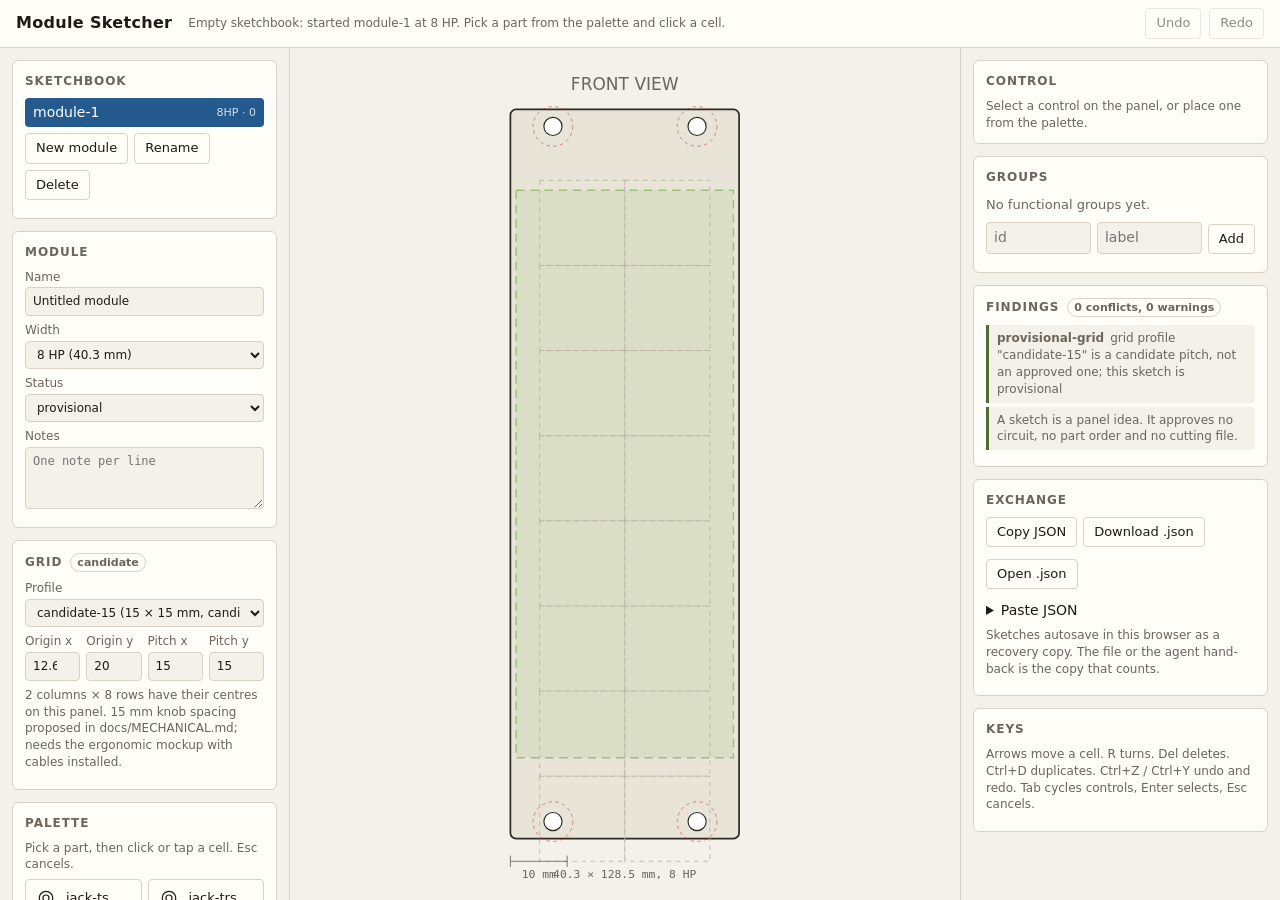
==== sketcher/index.html @ a655af9f "Module sketcher: shared panel model and browser editor (S1, S2) A local HTML editor for panel ideas," ====
<!DOCTYPE html>
<html lang="en">
<head>
<meta charset="utf-8">
<meta name="viewport" content="width=device-width, initial-scale=1">
<title>Module Sketcher</title>
<meta name="description" content="Sketch Eurorack module panels on a shared grid: knobs, jacks, switches and LEDs, checked against the project's panel and PCB geometry. Local file, no backend.">
<link rel="stylesheet" href="style.css">
<script src="catalogue.js"></script>
<script src="sketch-core.js"></script>
<script src="sketchbook.js"></script>
</head>
<body>
<div id="app" class="app">
  <header class="topbar">
    <h1>Module Sketcher</h1>
    <div class="status" id="status" role="status" aria-live="polite"></div>
    <div class="topbar-actions">
      <button type="button" id="undo" title="Undo (Ctrl+Z)">Undo</button>
      <button type="button" id="redo" title="Redo (Ctrl+Y)">Redo</button>
      <button type="button" id="handback" class="primary hidden" title="Send every sketch back to the agent">Hand back to agent</button>
    </div>
  </header>

  <aside class="sidebar left">
    <section class="card">
      <h2>Sketchbook</h2>
      <ul id="sketch-list" class="sketch-list"></ul>
      <div class="row">
        <button type="button" id="new-sketch">New module</button>
        <button type="button" id="rename-sketch">Rename</button>
        <button type="button" id="delete-sketch">Delete</button>
      </div>
    </section>

    <section class="card">
      <h2>Module</h2>
      <label>Name <input type="text" id="sketch-name" placeholder="What it does"></label>
      <label>Width
        <select id="sketch-hp"></select>
      </label>
      <label>Status
        <select id="sketch-status">
          <option value="provisional">provisional</option>
          <option value="reviewed">reviewed</option>
        </select>
      </label>
      <label>Notes <textarea id="sketch-notes" rows="3" placeholder="One note per line"></textarea></label>
    </section>

    <section class="card">
      <h2>Grid <span class="tag" id="grid-status">candidate</span></h2>
      <label>Profile <select id="grid-profile"></select></label>
      <div class="row four">
        <label>Origin x <input type="number" id="grid-ox" step="0.05"></label>
        <label>Origin y <input type="number" id="grid-oy" step="0.05"></label>
        <label>Pitch x <input type="number" id="grid-px" step="0.01" min="0.1"></label>
        <label>Pitch y <input type="number" id="grid-py" step="0.01" min="0.1"></label>
      </div>
      <p class="hint" id="grid-hint"></p>
    </section>

    <section class="card">
      <h2>Palette</h2>
      <p class="hint">Pick a part, then click or tap a cell. Esc cancels.</p>
      <div id="palette" class="palette"></div>
    </section>

    <section class="card">
      <h2>View</h2>
      <label class="check"><input type="checkbox" id="view-rear"> Rear view (behind the panel)</label>
      <label class="check"><input type="checkbox" id="view-cells" checked> Grid cells</label>
      <label class="check"><input type="checkbox" id="view-courtyards" checked> Footprint courtyards</label>
      <label class="check"><input type="checkbox" id="view-access" checked> Finger and cable room</label>
      <label class="check"><input type="checkbox" id="view-labels" checked> Labels</label>
    </section>
  </aside>

  <main class="canvas-wrap" id="canvas-wrap">
    <svg id="canvas" class="canvas" xmlns="http://www.w3.org/2000/svg" role="application" aria-label="Panel sketch"></svg>
  </main>

  <aside class="sidebar right">
    <section class="card" id="control-card">
      <h2>Control</h2>
      <div id="control-none" class="hint">Select a control on the panel, or place one from the palette.</div>
      <div id="control-form" class="hidden">
        <label>Id <input type="text" id="ctl-id" pattern="[A-Za-z0-9_-]{1,40}"></label>
        <label>Hardware <select id="ctl-hardware"></select></label>
        <label>Label <input type="text" id="ctl-label"></label>
        <label>Group <input type="text" id="ctl-group" list="group-list" placeholder="none"><datalist id="group-list"></datalist></label>
        <div class="row four">
          <label>Col <input type="number" id="ctl-col" step="1"></label>
          <label>Row <input type="number" id="ctl-row" step="1"></label>
          <label>Cols <input type="number" id="ctl-cols" step="1" min="1"></label>
          <label>Rows <input type="number" id="ctl-rows" step="1" min="1"></label>
        </div>
        <div class="row four">
          <label>Offset x <input type="number" id="ctl-dx" step="0.5"></label>
          <label>Offset y <input type="number" id="ctl-dy" step="0.5"></label>
          <label>Rotation <select id="ctl-rot"></select></label>
          <label>&nbsp;<button type="button" id="ctl-rotate" title="Rotate (R)">Turn</button></label>
        </div>
        <div class="row">
          <button type="button" id="ctl-duplicate" title="Duplicate (Ctrl+D)">Duplicate</button>
          <button type="button" id="ctl-delete" title="Delete (Del)">Delete</button>
        </div>
        <p class="hint" id="ctl-geometry"></p>
        <p class="hint" id="ctl-hardware-note"></p>
      </div>
    </section>

    <section class="card">
      <h2>Groups</h2>
      <ul id="group-ul" class="plain"></ul>
      <div class="row">
        <input type="text" id="group-new-id" placeholder="id" pattern="[A-Za-z0-9_-]{1,40}">
        <input type="text" id="group-new-label" placeholder="label">
        <button type="button" id="group-add">Add</button>
      </div>
    </section>

    <section class="card">
      <h2>Findings <span class="tag" id="findings-summary"></span></h2>
      <ul id="findings" class="findings"></ul>
    </section>

    <section class="card">
      <h2>Exchange</h2>
      <div class="row">
        <button type="button" id="copy-json">Copy JSON</button>
        <button type="button" id="download-json">Download .json</button>
        <label class="file-button">Open .json<input type="file" id="open-json" accept=".json,application/json"></label>
      </div>
      <details id="paste-details">
        <summary>Paste JSON</summary>
        <textarea id="paste-json" rows="6" placeholder='{"format": "pcbgen-sketch", ...}'></textarea>
        <div class="row">
          <button type="button" id="import-replace">Replace current</button>
          <button type="button" id="import-add">Add as new</button>
        </div>
        <p class="hint" id="import-result"></p>
      </details>
      <p class="hint">Sketches autosave in this browser as a recovery copy. The file or the agent hand-back is the copy that counts.</p>
    </section>

    <section class="card">
      <h2>Keys</h2>
      <p class="hint">Arrows move a cell. R turns. Del deletes. Ctrl+D duplicates. Ctrl+Z / Ctrl+Y undo and redo. Tab cycles controls, Enter selects, Esc cancels.</p>
    </section>
  </aside>
</div>
<script src="sketcher.js"></script>
</body>
</html>
---- sketcher/style.css ----
/* Module Sketcher: a laptop design tool. Plain CSS, no framework, works
   from file://. Colours are tokens so the fast-ui bundle and a dark OS both
   read well. */
:root {
  --bg: #f4f1ea;
  --panel: #fffdf8;
  --ink: #1e1b16;
  --ink-soft: #6b655c;
  --rule: #d8d2c6;
  --accent: #245a8d;
  --accent-ink: #ffffff;
  --conflict: #b3261e;
  --warning: #a86a00;
  --note: #4f6b3a;
  --face: #e9e4d8;         /* the panel face */
  --pcb: #9ac07a;          /* PCB zone tint */
  --cell: #b8b0a2;
  --front: #2d2a25;
  --access: #245a8d;
  --court: #8a3b8f;
  --hole: #ffffff;
  --sel: #d9822b;
}
@media (prefers-color-scheme: dark) {
  :root:not([data-theme="light"]) {
    --bg: #17181b; --panel: #21232a; --ink: #ebe7df; --ink-soft: #a9a39a; --rule: #3a3d47;
    --accent: #6ea8dc; --accent-ink: #0b1a2a; --conflict: #ff6b61; --warning: #f2b544; --note: #9bc27f;
    --face: #2b2e37; --pcb: #4b6b3a; --cell: #545866; --front: #f2eee6; --access: #6ea8dc; --court: #c47cc9; --hole: #101114; --sel: #ffa552;
  }
}
:root[data-theme="dark"] {
  --bg: #17181b; --panel: #21232a; --ink: #ebe7df; --ink-soft: #a9a39a; --rule: #3a3d47;
  --accent: #6ea8dc; --accent-ink: #0b1a2a; --conflict: #ff6b61; --warning: #f2b544; --note: #9bc27f;
  --face: #2b2e37; --pcb: #4b6b3a; --cell: #545866; --front: #f2eee6; --access: #6ea8dc; --court: #c47cc9; --hole: #101114; --sel: #ffa552;
}

* { box-sizing: border-box; }
html, body { margin: 0; height: 100%; }
body {
  background: var(--bg); color: var(--ink);
  font: 14px/1.4 system-ui, -apple-system, "Segoe UI", Roboto, sans-serif;
}
h1 { font-size: 16px; margin: 0; font-weight: 600; letter-spacing: 0.02em; }
h2 { font-size: 12px; margin: 0 0 8px; text-transform: uppercase; letter-spacing: 0.08em; color: var(--ink-soft); font-weight: 600; display: flex; gap: 8px; align-items: center; }
p { margin: 6px 0; }
.hint { color: var(--ink-soft); font-size: 12px; }
.hidden { display: none !important; }
.tag { font-size: 11px; text-transform: none; letter-spacing: 0; padding: 1px 6px; border: 1px solid var(--rule); border-radius: 10px; color: var(--ink-soft); }

.app {
  display: grid;
  grid-template-columns: 290px 1fr 320px;
  grid-template-rows: 48px 1fr;
  grid-template-areas: "top top top" "left canvas right";
  height: 100%;
}
.topbar { grid-area: top; display: flex; align-items: center; gap: 16px; padding: 0 16px; border-bottom: 1px solid var(--rule); background: var(--panel); }
.topbar .status { flex: 1; color: var(--ink-soft); font-size: 12px; overflow: hidden; white-space: nowrap; text-overflow: ellipsis; }
.topbar-actions { display: flex; gap: 8px; }
.sidebar { overflow-y: auto; padding: 12px; display: flex; flex-direction: column; gap: 12px; }
.sidebar.left { grid-area: left; border-right: 1px solid var(--rule); }
.sidebar.right { grid-area: right; border-left: 1px solid var(--rule); }
.card { background: var(--panel); border: 1px solid var(--rule); border-radius: 6px; padding: 12px; }
.canvas-wrap { grid-area: canvas; overflow: auto; display: flex; align-items: flex-start; justify-content: center; padding: 16px; touch-action: none; }
.canvas { max-height: calc(100vh - 80px); height: calc(100vh - 80px); width: auto; user-select: none; -webkit-user-select: none; }

label { display: block; font-size: 12px; color: var(--ink-soft); margin: 6px 0; }
label > input, label > select, label > textarea { display: block; width: 100%; margin-top: 2px; }
label.check { display: flex; align-items: center; gap: 8px; color: var(--ink); }
label.check input { width: auto; margin: 0; }
input[type="text"], input[type="number"], select, textarea {
  font: inherit; color: var(--ink); background: var(--bg); border: 1px solid var(--rule); border-radius: 4px; padding: 5px 7px;
}
input:focus, select:focus, textarea:focus, button:focus-visible { outline: 2px solid var(--accent); outline-offset: 1px; }
textarea { resize: vertical; font-family: ui-monospace, Consolas, monospace; font-size: 12px; }
button, .file-button {
  font: inherit; font-size: 13px; color: var(--ink); background: var(--panel); border: 1px solid var(--rule); border-radius: 4px; padding: 5px 10px; cursor: pointer;
}
button:hover, .file-button:hover { border-color: var(--accent); }
button:disabled { opacity: 0.5; cursor: default; }
button.primary { background: var(--accent); color: var(--accent-ink); border-color: var(--accent); }
.file-button { display: inline-block; position: relative; overflow: hidden; }
.file-button input { position: absolute; inset: 0; opacity: 0; cursor: pointer; }
.row { display: flex; gap: 6px; flex-wrap: wrap; align-items: end; margin: 6px 0; }
.row.four { display: grid; grid-template-columns: repeat(4, 1fr); gap: 6px; }
.row.four label { margin: 0; }
.row input[type="text"] { flex: 1; min-width: 60px; }

ul.plain, .sketch-list, .findings { list-style: none; margin: 0; padding: 0; }
.sketch-list li { display: flex; align-items: center; gap: 6px; padding: 5px 8px; border-radius: 4px; cursor: pointer; }
.sketch-list li:hover { background: var(--bg); }
.sketch-list li.current { background: var(--accent); color: var(--accent-ink); }
.sketch-list li .meta { margin-left: auto; font-size: 11px; opacity: 0.8; }
.sketch-list li .badge { font-size: 11px; padding: 0 5px; border-radius: 8px; background: var(--conflict); color: #fff; }
ul.plain li { display: flex; gap: 6px; align-items: center; padding: 2px 0; font-size: 13px; }
ul.plain li button { padding: 1px 6px; font-size: 11px; }

.palette { display: grid; grid-template-columns: 1fr 1fr; gap: 6px; }
.palette button { display: flex; align-items: center; gap: 8px; text-align: left; padding: 6px 8px; }
.palette button.armed { border-color: var(--sel); box-shadow: 0 0 0 2px var(--sel); }
.palette svg { width: 24px; height: 24px; flex: none; }

.findings li { padding: 5px 8px; border-left: 3px solid var(--rule); margin: 4px 0; font-size: 12px; cursor: pointer; border-radius: 0 4px 4px 0; background: var(--bg); }
.findings li.conflict { border-color: var(--conflict); }
.findings li.warning { border-color: var(--warning); }
.findings li.note { border-color: var(--note); color: var(--ink-soft); }
.findings li:hover { filter: brightness(0.97); }
.findings li .kind { font-weight: 600; margin-right: 6px; }

/* SVG */
.canvas .panel-face { fill: var(--face); stroke: var(--front); stroke-width: 0.3; }
.canvas .pcb-zone { fill: var(--pcb); fill-opacity: 0.18; stroke: var(--pcb); stroke-width: 0.25; stroke-dasharray: 1.5 1; }
.canvas .rail-hole { fill: var(--hole); stroke: var(--front); stroke-width: 0.2; }
.canvas .rail-keepout { fill: none; stroke: var(--conflict); stroke-width: 0.15; stroke-dasharray: 0.6 0.6; opacity: 0.6; }
.canvas .cell { fill: transparent; stroke: var(--cell); stroke-width: 0.15; stroke-dasharray: 0.8 0.8; }
.canvas .cell.hot { fill: var(--sel); fill-opacity: 0.25; }
.canvas .cell:hover { fill: var(--accent); fill-opacity: 0.12; }
.canvas .ctl { cursor: grab; }
.canvas .ctl.dragging { cursor: grabbing; opacity: 0.8; }
.canvas .ctl .hole { fill: var(--hole); stroke: var(--front); stroke-width: 0.25; }
.canvas .ctl .body { fill: var(--front); fill-opacity: 0.12; stroke: var(--front); stroke-width: 0.3; }
.canvas .ctl .access { fill: none; stroke: var(--access); stroke-width: 0.2; stroke-dasharray: 1 0.7; opacity: 0.7; }
.canvas .ctl .court { fill: var(--court); fill-opacity: 0.12; stroke: var(--court); stroke-width: 0.25; }
.canvas .ctl .pointer { stroke: var(--front); stroke-width: 0.6; stroke-linecap: round; }
.canvas .ctl .bat { stroke: var(--front); stroke-width: 1.2; stroke-linecap: round; }
.canvas .ctl .led { fill: var(--note); fill-opacity: 0.8; }
.canvas .ctl .label { font: 2.2px system-ui, sans-serif; fill: var(--front); text-anchor: middle; letter-spacing: 0.05em; pointer-events: none; }
.canvas .ctl .idtext { font: 1.6px ui-monospace, monospace; fill: var(--ink-soft); text-anchor: middle; pointer-events: none; }
.canvas .ctl.selected .body, .canvas .ctl.selected .court { stroke: var(--sel); stroke-width: 0.5; }
.canvas .ctl.conflict .body, .canvas .ctl.conflict .court { stroke: var(--conflict); stroke-width: 0.5; }
.canvas .ctl.warning .body { stroke: var(--warning); stroke-width: 0.4; }
.canvas .ctl:focus { outline: none; }
.canvas .ctl:focus .body { stroke: var(--accent); stroke-width: 0.6; }
.canvas .scale { font: 2px ui-monospace, monospace; fill: var(--ink-soft); }
.canvas .scale line { stroke: var(--ink-soft); stroke-width: 0.15; }
.canvas .view-tag { font: 3px system-ui, sans-serif; fill: var(--ink-soft); }

/* Phone and narrow windows: stack, canvas first. */
@media (max-width: 1000px) {
  .app { grid-template-columns: 1fr; grid-template-rows: 48px auto auto auto; grid-template-areas: "top" "canvas" "left" "right"; height: auto; }
  .sidebar.left, .sidebar.right { border: none; border-top: 1px solid var(--rule); }
  .canvas { height: 70vh; max-height: 70vh; }
  .canvas-wrap { padding: 8px 16px; }
  body { padding-bottom: 16px; }
}
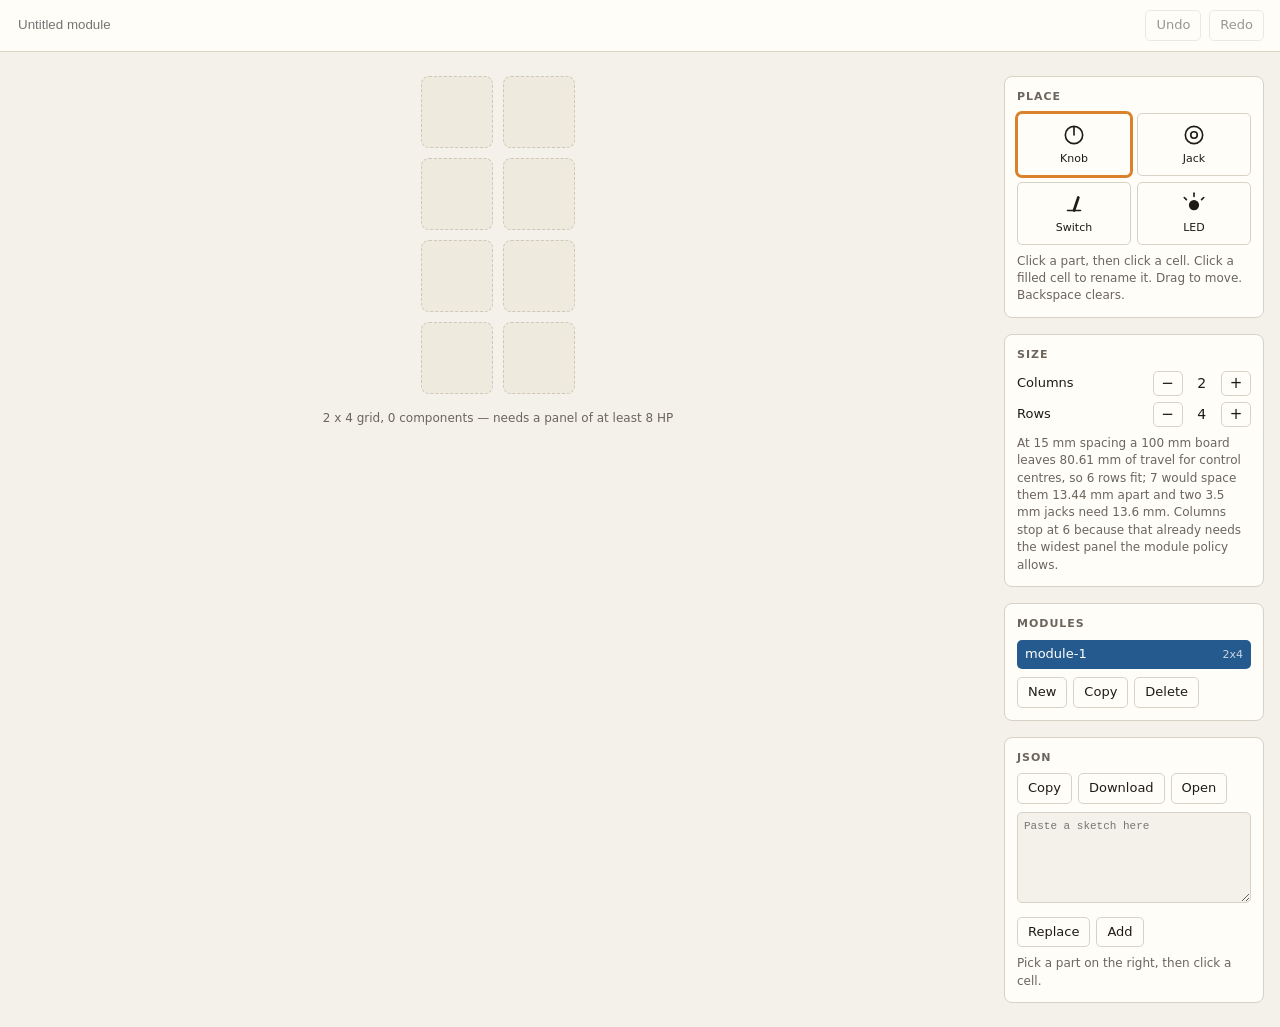
==== commit ba80e931: "Module sketcher: cut it back to a grid of components The version committed an hour ago drew a Eurora" ====
--- a/sketcher/index.html
+++ b/sketcher/index.html
@@ -4,152 +4,78 @@
 <meta charset="utf-8">
 <meta name="viewport" content="width=device-width, initial-scale=1">
 <title>Module Sketcher</title>
-<meta name="description" content="Sketch Eurorack module panels on a shared grid: knobs, jacks, switches and LEDs, checked against the project's panel and PCB geometry. Local file, no backend.">
+<meta name="description" content="Sketch a module by putting knobs, jacks, switches and LEDs on a grid. Local file, no backend.">
 <link rel="stylesheet" href="style.css">
 <script src="catalogue.js"></script>
 <script src="sketch-core.js"></script>
 <script src="sketchbook.js"></script>
 </head>
 <body>
-<div id="app" class="app">
-  <header class="topbar">
-    <h1>Module Sketcher</h1>
-    <div class="status" id="status" role="status" aria-live="polite"></div>
-    <div class="topbar-actions">
-      <button type="button" id="undo" title="Undo (Ctrl+Z)">Undo</button>
-      <button type="button" id="redo" title="Redo (Ctrl+Y)">Redo</button>
-      <button type="button" id="handback" class="primary hidden" title="Send every sketch back to the agent">Hand back to agent</button>
+<header>
+  <input type="text" id="name" placeholder="Untitled module" aria-label="Module name" autocomplete="off">
+  <div class="spacer"></div>
+  <button type="button" id="undo" title="Undo (Ctrl+Z)">Undo</button>
+  <button type="button" id="redo" title="Redo (Ctrl+Y)">Redo</button>
+</header>
+
+<main>
+  <section id="stage">
+    <div id="grid" role="grid" aria-label="Module grid"></div>
+    <p id="note"></p>
+  </section>
+
+  <aside>
+    <div class="block">
+      <h2>Place</h2>
+      <div id="palette" class="palette"></div>
+      <p class="hint">Click a part, then click a cell. Click a filled cell to
+        rename it. Drag to move. Backspace clears.</p>
     </div>
-  </header>
 
-  <aside class="sidebar left">
-    <section class="card">
-      <h2>Sketchbook</h2>
-      <ul id="sketch-list" class="sketch-list"></ul>
+    <div class="block">
+      <h2>Size</h2>
+      <div class="stepper">
+        <span>Columns</span>
+        <button type="button" id="col-less" aria-label="Fewer columns">&minus;</button>
+        <output id="col-count">1</output>
+        <button type="button" id="col-more" aria-label="More columns">+</button>
+      </div>
+      <div class="stepper">
+        <span>Rows</span>
+        <button type="button" id="row-less" aria-label="Fewer rows">&minus;</button>
+        <output id="row-count">1</output>
+        <button type="button" id="row-more" aria-label="More rows">+</button>
+      </div>
+      <p class="hint" id="limits"></p>
+    </div>
+
+    <div class="block">
+      <h2>Modules</h2>
+      <ul id="list"></ul>
       <div class="row">
-        <button type="button" id="new-sketch">New module</button>
-        <button type="button" id="rename-sketch">Rename</button>
-        <button type="button" id="delete-sketch">Delete</button>
+        <button type="button" id="new">New</button>
+        <button type="button" id="dup">Copy</button>
+        <button type="button" id="del">Delete</button>
       </div>
-    </section>
+    </div>
 
-    <section class="card">
-      <h2>Module</h2>
-      <label>Name <input type="text" id="sketch-name" placeholder="What it does"></label>
-      <label>Width
-        <select id="sketch-hp"></select>
-      </label>
-      <label>Status
-        <select id="sketch-status">
-          <option value="provisional">provisional</option>
-          <option value="reviewed">reviewed</option>
-        </select>
-      </label>
-      <label>Notes <textarea id="sketch-notes" rows="3" placeholder="One note per line"></textarea></label>
-    </section>
-
-    <section class="card">
-      <h2>Grid <span class="tag" id="grid-status">candidate</span></h2>
-      <label>Profile <select id="grid-profile"></select></label>
-      <div class="row four">
-        <label>Origin x <input type="number" id="grid-ox" step="0.05"></label>
-        <label>Origin y <input type="number" id="grid-oy" step="0.05"></label>
-        <label>Pitch x <input type="number" id="grid-px" step="0.01" min="0.1"></label>
-        <label>Pitch y <input type="number" id="grid-py" step="0.01" min="0.1"></label>
+    <div class="block">
+      <h2>JSON</h2>
+      <div class="row">
+        <button type="button" id="copy">Copy</button>
+        <button type="button" id="download">Download</button>
+        <label class="file">Open<input type="file" id="open" accept=".json,application/json"></label>
       </div>
-      <p class="hint" id="grid-hint"></p>
-    </section>
-
-    <section class="card">
-      <h2>Palette</h2>
-      <p class="hint">Pick a part, then click or tap a cell. Esc cancels.</p>
-      <div id="palette" class="palette"></div>
-    </section>
-
-    <section class="card">
-      <h2>View</h2>
-      <label class="check"><input type="checkbox" id="view-rear"> Rear view (behind the panel)</label>
-      <label class="check"><input type="checkbox" id="view-cells" checked> Grid cells</label>
-      <label class="check"><input type="checkbox" id="view-courtyards" checked> Footprint courtyards</label>
-      <label class="check"><input type="checkbox" id="view-access" checked> Finger and cable room</label>
-      <label class="check"><input type="checkbox" id="view-labels" checked> Labels</label>
-    </section>
+      <textarea id="paste" rows="5" spellcheck="false" placeholder="Paste a sketch here"></textarea>
+      <div class="row">
+        <button type="button" id="import-replace">Replace</button>
+        <button type="button" id="import-add">Add</button>
+        <button type="button" id="handback" class="primary hidden">Send to agent</button>
+      </div>
+      <p class="hint" id="status"></p>
+    </div>
   </aside>
-
-  <main class="canvas-wrap" id="canvas-wrap">
-    <svg id="canvas" class="canvas" xmlns="http://www.w3.org/2000/svg" role="application" aria-label="Panel sketch"></svg>
-  </main>
-
-  <aside class="sidebar right">
-    <section class="card" id="control-card">
-      <h2>Control</h2>
-      <div id="control-none" class="hint">Select a control on the panel, or place one from the palette.</div>
-      <div id="control-form" class="hidden">
-        <label>Id <input type="text" id="ctl-id" pattern="[A-Za-z0-9_-]{1,40}"></label>
-        <label>Hardware <select id="ctl-hardware"></select></label>
-        <label>Label <input type="text" id="ctl-label"></label>
-        <label>Group <input type="text" id="ctl-group" list="group-list" placeholder="none"><datalist id="group-list"></datalist></label>
-        <div class="row four">
-          <label>Col <input type="number" id="ctl-col" step="1"></label>
-          <label>Row <input type="number" id="ctl-row" step="1"></label>
-          <label>Cols <input type="number" id="ctl-cols" step="1" min="1"></label>
-          <label>Rows <input type="number" id="ctl-rows" step="1" min="1"></label>
-        </div>
-        <div class="row four">
-          <label>Offset x <input type="number" id="ctl-dx" step="0.5"></label>
-          <label>Offset y <input type="number" id="ctl-dy" step="0.5"></label>
-          <label>Rotation <select id="ctl-rot"></select></label>
-          <label>&nbsp;<button type="button" id="ctl-rotate" title="Rotate (R)">Turn</button></label>
-        </div>
-        <div class="row">
-          <button type="button" id="ctl-duplicate" title="Duplicate (Ctrl+D)">Duplicate</button>
-          <button type="button" id="ctl-delete" title="Delete (Del)">Delete</button>
-        </div>
-        <p class="hint" id="ctl-geometry"></p>
-        <p class="hint" id="ctl-hardware-note"></p>
-      </div>
-    </section>
-
-    <section class="card">
-      <h2>Groups</h2>
-      <ul id="group-ul" class="plain"></ul>
-      <div class="row">
-        <input type="text" id="group-new-id" placeholder="id" pattern="[A-Za-z0-9_-]{1,40}">
-        <input type="text" id="group-new-label" placeholder="label">
-        <button type="button" id="group-add">Add</button>
-      </div>
-    </section>
-
-    <section class="card">
-      <h2>Findings <span class="tag" id="findings-summary"></span></h2>
-      <ul id="findings" class="findings"></ul>
-    </section>
-
-    <section class="card">
-      <h2>Exchange</h2>
-      <div class="row">
-        <button type="button" id="copy-json">Copy JSON</button>
-        <button type="button" id="download-json">Download .json</button>
-        <label class="file-button">Open .json<input type="file" id="open-json" accept=".json,application/json"></label>
-      </div>
-      <details id="paste-details">
-        <summary>Paste JSON</summary>
-        <textarea id="paste-json" rows="6" placeholder='{"format": "pcbgen-sketch", ...}'></textarea>
-        <div class="row">
-          <button type="button" id="import-replace">Replace current</button>
-          <button type="button" id="import-add">Add as new</button>
-        </div>
-        <p class="hint" id="import-result"></p>
-      </details>
-      <p class="hint">Sketches autosave in this browser as a recovery copy. The file or the agent hand-back is the copy that counts.</p>
-    </section>
-
-    <section class="card">
-      <h2>Keys</h2>
-      <p class="hint">Arrows move a cell. R turns. Del deletes. Ctrl+D duplicates. Ctrl+Z / Ctrl+Y undo and redo. Tab cycles controls, Enter selects, Esc cancels.</p>
-    </section>
-  </aside>
-</div>
+</main>
 <script src="sketcher.js"></script>
 </body>
 </html>
--- a/sketcher/style.css
+++ b/sketcher/style.css
@@ -1,145 +1,129 @@
-/* Module Sketcher: a laptop design tool. Plain CSS, no framework, works
-   from file://. Colours are tokens so the fast-ui bundle and a dark OS both
-   read well. */
+/* Module Sketcher. Plain CSS, no framework, works from file://. */
 :root {
   --bg: #f4f1ea;
   --panel: #fffdf8;
   --ink: #1e1b16;
-  --ink-soft: #6b655c;
+  --soft: #6b655c;
   --rule: #d8d2c6;
   --accent: #245a8d;
-  --accent-ink: #ffffff;
-  --conflict: #b3261e;
-  --warning: #a86a00;
-  --note: #4f6b3a;
-  --face: #e9e4d8;         /* the panel face */
-  --pcb: #9ac07a;          /* PCB zone tint */
-  --cell: #b8b0a2;
-  --front: #2d2a25;
-  --access: #245a8d;
-  --court: #8a3b8f;
-  --hole: #ffffff;
+  --on-accent: #fff;
+  --cell: #efeade;
+  --cell-line: #cfc8ba;
+  --mark: #2d2a25;
   --sel: #d9822b;
 }
 @media (prefers-color-scheme: dark) {
   :root:not([data-theme="light"]) {
-    --bg: #17181b; --panel: #21232a; --ink: #ebe7df; --ink-soft: #a9a39a; --rule: #3a3d47;
-    --accent: #6ea8dc; --accent-ink: #0b1a2a; --conflict: #ff6b61; --warning: #f2b544; --note: #9bc27f;
-    --face: #2b2e37; --pcb: #4b6b3a; --cell: #545866; --front: #f2eee6; --access: #6ea8dc; --court: #c47cc9; --hole: #101114; --sel: #ffa552;
+    --bg: #17181b; --panel: #21232a; --ink: #ebe7df; --soft: #a9a39a; --rule: #3a3d47;
+    --accent: #6ea8dc; --on-accent: #0b1a2a; --cell: #2a2d35; --cell-line: #474b57;
+    --mark: #f2eee6; --sel: #ffa552;
   }
-}
-:root[data-theme="dark"] {
-  --bg: #17181b; --panel: #21232a; --ink: #ebe7df; --ink-soft: #a9a39a; --rule: #3a3d47;
-  --accent: #6ea8dc; --accent-ink: #0b1a2a; --conflict: #ff6b61; --warning: #f2b544; --note: #9bc27f;
-  --face: #2b2e37; --pcb: #4b6b3a; --cell: #545866; --front: #f2eee6; --access: #6ea8dc; --court: #c47cc9; --hole: #101114; --sel: #ffa552;
 }
 
 * { box-sizing: border-box; }
-html, body { margin: 0; height: 100%; }
+html, body { margin: 0; min-height: 100%; }
 body {
   background: var(--bg); color: var(--ink);
-  font: 14px/1.4 system-ui, -apple-system, "Segoe UI", Roboto, sans-serif;
+  font: 14px/1.45 system-ui, -apple-system, "Segoe UI", Roboto, sans-serif;
 }
-h1 { font-size: 16px; margin: 0; font-weight: 600; letter-spacing: 0.02em; }
-h2 { font-size: 12px; margin: 0 0 8px; text-transform: uppercase; letter-spacing: 0.08em; color: var(--ink-soft); font-weight: 600; display: flex; gap: 8px; align-items: center; }
-p { margin: 6px 0; }
-.hint { color: var(--ink-soft); font-size: 12px; }
+h2 {
+  font-size: 11px; margin: 0 0 8px; text-transform: uppercase;
+  letter-spacing: 0.09em; color: var(--soft); font-weight: 600;
+}
+p { margin: 8px 0 0; }
+.hint { color: var(--soft); font-size: 12px; }
 .hidden { display: none !important; }
-.tag { font-size: 11px; text-transform: none; letter-spacing: 0; padding: 1px 6px; border: 1px solid var(--rule); border-radius: 10px; color: var(--ink-soft); }
 
-.app {
-  display: grid;
-  grid-template-columns: 290px 1fr 320px;
-  grid-template-rows: 48px 1fr;
-  grid-template-areas: "top top top" "left canvas right";
-  height: 100%;
+header {
+  display: flex; align-items: center; gap: 8px;
+  padding: 10px 16px; border-bottom: 1px solid var(--rule); background: var(--panel);
 }
-.topbar { grid-area: top; display: flex; align-items: center; gap: 16px; padding: 0 16px; border-bottom: 1px solid var(--rule); background: var(--panel); }
-.topbar .status { flex: 1; color: var(--ink-soft); font-size: 12px; overflow: hidden; white-space: nowrap; text-overflow: ellipsis; }
-.topbar-actions { display: flex; gap: 8px; }
-.sidebar { overflow-y: auto; padding: 12px; display: flex; flex-direction: column; gap: 12px; }
-.sidebar.left { grid-area: left; border-right: 1px solid var(--rule); }
-.sidebar.right { grid-area: right; border-left: 1px solid var(--rule); }
-.card { background: var(--panel); border: 1px solid var(--rule); border-radius: 6px; padding: 12px; }
-.canvas-wrap { grid-area: canvas; overflow: auto; display: flex; align-items: flex-start; justify-content: center; padding: 16px; touch-action: none; }
-.canvas { max-height: calc(100vh - 80px); height: calc(100vh - 80px); width: auto; user-select: none; -webkit-user-select: none; }
+header .spacer { flex: 1; }
+header input {
+  font: 600 16px/1.2 inherit; color: var(--ink); background: transparent;
+  border: none; border-bottom: 1px solid transparent; padding: 4px 2px; min-width: 12em;
+}
+header input:hover { border-bottom-color: var(--rule); }
+header input:focus { outline: none; border-bottom-color: var(--accent); }
 
-label { display: block; font-size: 12px; color: var(--ink-soft); margin: 6px 0; }
-label > input, label > select, label > textarea { display: block; width: 100%; margin-top: 2px; }
-label.check { display: flex; align-items: center; gap: 8px; color: var(--ink); }
-label.check input { width: auto; margin: 0; }
-input[type="text"], input[type="number"], select, textarea {
-  font: inherit; color: var(--ink); background: var(--bg); border: 1px solid var(--rule); border-radius: 4px; padding: 5px 7px;
+main { display: flex; align-items: flex-start; gap: 24px; padding: 24px 16px; flex-wrap: wrap; }
+#stage { flex: 1 1 320px; display: flex; flex-direction: column; align-items: center; }
+aside { flex: 0 0 260px; display: flex; flex-direction: column; gap: 16px; }
+.block { background: var(--panel); border: 1px solid var(--rule); border-radius: 8px; padding: 12px; }
+
+/* The grid */
+#grid { display: grid; gap: 10px; }
+.cell {
+  width: 72px; height: 72px; border-radius: 8px;
+  background: var(--cell); border: 1px dashed var(--cell-line);
+  display: flex; flex-direction: column; align-items: center; justify-content: center;
+  gap: 4px; cursor: pointer; padding: 4px; position: relative;
+  color: var(--mark); font: inherit;
 }
-input:focus, select:focus, textarea:focus, button:focus-visible { outline: 2px solid var(--accent); outline-offset: 1px; }
-textarea { resize: vertical; font-family: ui-monospace, Consolas, monospace; font-size: 12px; }
-button, .file-button {
-  font: inherit; font-size: 13px; color: var(--ink); background: var(--panel); border: 1px solid var(--rule); border-radius: 4px; padding: 5px 10px; cursor: pointer;
+.cell:hover { border-color: var(--accent); }
+.cell:focus-visible { outline: 2px solid var(--accent); outline-offset: 2px; }
+.cell.filled { border-style: solid; background: var(--panel); }
+.cell.selected { border-color: var(--sel); box-shadow: 0 0 0 2px var(--sel); }
+.cell.dragging { opacity: 0.4; }
+.cell.dropzone { border-color: var(--accent); background: var(--panel); }
+.cell svg { width: 34px; height: 34px; flex: none; }
+.cell .tag {
+  font-size: 10px; letter-spacing: 0.06em; text-transform: uppercase;
+  text-align: center; line-height: 1.15; max-width: 100%;
+  overflow: hidden; text-overflow: ellipsis; white-space: nowrap;
 }
-button:hover, .file-button:hover { border-color: var(--accent); }
-button:disabled { opacity: 0.5; cursor: default; }
-button.primary { background: var(--accent); color: var(--accent-ink); border-color: var(--accent); }
-.file-button { display: inline-block; position: relative; overflow: hidden; }
-.file-button input { position: absolute; inset: 0; opacity: 0; cursor: pointer; }
-.row { display: flex; gap: 6px; flex-wrap: wrap; align-items: end; margin: 6px 0; }
-.row.four { display: grid; grid-template-columns: repeat(4, 1fr); gap: 6px; }
-.row.four label { margin: 0; }
-.row input[type="text"] { flex: 1; min-width: 60px; }
+.cell input {
+  font: 10px/1.2 inherit; letter-spacing: 0.06em; text-transform: uppercase;
+  text-align: center; width: 100%; border: 1px solid var(--accent); border-radius: 3px;
+  background: var(--bg); color: var(--ink); padding: 1px 2px;
+}
+#note { color: var(--soft); font-size: 12px; margin-top: 16px; text-align: center; }
 
-ul.plain, .sketch-list, .findings { list-style: none; margin: 0; padding: 0; }
-.sketch-list li { display: flex; align-items: center; gap: 6px; padding: 5px 8px; border-radius: 4px; cursor: pointer; }
-.sketch-list li:hover { background: var(--bg); }
-.sketch-list li.current { background: var(--accent); color: var(--accent-ink); }
-.sketch-list li .meta { margin-left: auto; font-size: 11px; opacity: 0.8; }
-.sketch-list li .badge { font-size: 11px; padding: 0 5px; border-radius: 8px; background: var(--conflict); color: #fff; }
-ul.plain li { display: flex; gap: 6px; align-items: center; padding: 2px 0; font-size: 13px; }
-ul.plain li button { padding: 1px 6px; font-size: 11px; }
+/* Palette */
+.palette { display: grid; grid-template-columns: 1fr 1fr; gap: 6px; }
+.palette button {
+  display: flex; flex-direction: column; align-items: center; gap: 3px; padding: 8px 4px;
+  font-size: 11px;
+}
+.palette button svg { width: 26px; height: 26px; }
+.palette button[aria-pressed="true"] { border-color: var(--sel); box-shadow: 0 0 0 2px var(--sel); }
 
-.palette { display: grid; grid-template-columns: 1fr 1fr; gap: 6px; }
-.palette button { display: flex; align-items: center; gap: 8px; text-align: left; padding: 6px 8px; }
-.palette button.armed { border-color: var(--sel); box-shadow: 0 0 0 2px var(--sel); }
-.palette svg { width: 24px; height: 24px; flex: none; }
+/* Steppers */
+.stepper { display: flex; align-items: center; gap: 8px; margin: 6px 0; }
+.stepper span { flex: 1; font-size: 13px; }
+.stepper output { min-width: 1.6em; text-align: center; font-variant-numeric: tabular-nums; }
+.stepper button { width: 30px; padding: 4px 0; font-size: 15px; line-height: 1; }
 
-.findings li { padding: 5px 8px; border-left: 3px solid var(--rule); margin: 4px 0; font-size: 12px; cursor: pointer; border-radius: 0 4px 4px 0; background: var(--bg); }
-.findings li.conflict { border-color: var(--conflict); }
-.findings li.warning { border-color: var(--warning); }
-.findings li.note { border-color: var(--note); color: var(--ink-soft); }
-.findings li:hover { filter: brightness(0.97); }
-.findings li .kind { font-weight: 600; margin-right: 6px; }
+/* Controls */
+button, .file {
+  font: inherit; font-size: 13px; color: var(--ink); background: var(--panel);
+  border: 1px solid var(--rule); border-radius: 5px; padding: 5px 10px; cursor: pointer;
+}
+button:hover:not(:disabled), .file:hover { border-color: var(--accent); }
+button:disabled { opacity: 0.45; cursor: default; }
+button.primary { background: var(--accent); color: var(--on-accent); border-color: var(--accent); }
+.file { display: inline-block; position: relative; overflow: hidden; }
+.file input { position: absolute; inset: 0; opacity: 0; cursor: pointer; }
+.row { display: flex; gap: 6px; flex-wrap: wrap; margin-top: 8px; }
+textarea {
+  width: 100%; margin-top: 8px; font: 11px/1.4 ui-monospace, Consolas, monospace;
+  color: var(--ink); background: var(--bg); border: 1px solid var(--rule);
+  border-radius: 5px; padding: 6px; resize: vertical;
+}
 
-/* SVG */
-.canvas .panel-face { fill: var(--face); stroke: var(--front); stroke-width: 0.3; }
-.canvas .pcb-zone { fill: var(--pcb); fill-opacity: 0.18; stroke: var(--pcb); stroke-width: 0.25; stroke-dasharray: 1.5 1; }
-.canvas .rail-hole { fill: var(--hole); stroke: var(--front); stroke-width: 0.2; }
-.canvas .rail-keepout { fill: none; stroke: var(--conflict); stroke-width: 0.15; stroke-dasharray: 0.6 0.6; opacity: 0.6; }
-.canvas .cell { fill: transparent; stroke: var(--cell); stroke-width: 0.15; stroke-dasharray: 0.8 0.8; }
-.canvas .cell.hot { fill: var(--sel); fill-opacity: 0.25; }
-.canvas .cell:hover { fill: var(--accent); fill-opacity: 0.12; }
-.canvas .ctl { cursor: grab; }
-.canvas .ctl.dragging { cursor: grabbing; opacity: 0.8; }
-.canvas .ctl .hole { fill: var(--hole); stroke: var(--front); stroke-width: 0.25; }
-.canvas .ctl .body { fill: var(--front); fill-opacity: 0.12; stroke: var(--front); stroke-width: 0.3; }
-.canvas .ctl .access { fill: none; stroke: var(--access); stroke-width: 0.2; stroke-dasharray: 1 0.7; opacity: 0.7; }
-.canvas .ctl .court { fill: var(--court); fill-opacity: 0.12; stroke: var(--court); stroke-width: 0.25; }
-.canvas .ctl .pointer { stroke: var(--front); stroke-width: 0.6; stroke-linecap: round; }
-.canvas .ctl .bat { stroke: var(--front); stroke-width: 1.2; stroke-linecap: round; }
-.canvas .ctl .led { fill: var(--note); fill-opacity: 0.8; }
-.canvas .ctl .label { font: 2.2px system-ui, sans-serif; fill: var(--front); text-anchor: middle; letter-spacing: 0.05em; pointer-events: none; }
-.canvas .ctl .idtext { font: 1.6px ui-monospace, monospace; fill: var(--ink-soft); text-anchor: middle; pointer-events: none; }
-.canvas .ctl.selected .body, .canvas .ctl.selected .court { stroke: var(--sel); stroke-width: 0.5; }
-.canvas .ctl.conflict .body, .canvas .ctl.conflict .court { stroke: var(--conflict); stroke-width: 0.5; }
-.canvas .ctl.warning .body { stroke: var(--warning); stroke-width: 0.4; }
-.canvas .ctl:focus { outline: none; }
-.canvas .ctl:focus .body { stroke: var(--accent); stroke-width: 0.6; }
-.canvas .scale { font: 2px ui-monospace, monospace; fill: var(--ink-soft); }
-.canvas .scale line { stroke: var(--ink-soft); stroke-width: 0.15; }
-.canvas .view-tag { font: 3px system-ui, sans-serif; fill: var(--ink-soft); }
+/* Module list */
+#list { list-style: none; margin: 0; padding: 0; }
+#list li {
+  display: flex; gap: 6px; align-items: baseline; padding: 5px 8px;
+  border-radius: 5px; cursor: pointer; font-size: 13px;
+}
+#list li:hover { background: var(--bg); }
+#list li[aria-current="true"] { background: var(--accent); color: var(--on-accent); }
+#list li .size { margin-left: auto; font-size: 11px; opacity: 0.75; }
+#list li input { font: inherit; width: 100%; border: 1px solid var(--accent); border-radius: 3px; padding: 1px 4px; background: var(--bg); color: var(--ink); }
 
-/* Phone and narrow windows: stack, canvas first. */
-@media (max-width: 1000px) {
-  .app { grid-template-columns: 1fr; grid-template-rows: 48px auto auto auto; grid-template-areas: "top" "canvas" "left" "right"; height: auto; }
-  .sidebar.left, .sidebar.right { border: none; border-top: 1px solid var(--rule); }
-  .canvas { height: 70vh; max-height: 70vh; }
-  .canvas-wrap { padding: 8px 16px; }
-  body { padding-bottom: 16px; }
+@media (max-width: 720px) {
+  main { flex-direction: column; padding: 16px; }
+  aside { flex: 1 1 auto; width: 100%; }
+  .cell { width: 60px; height: 60px; }
 }
